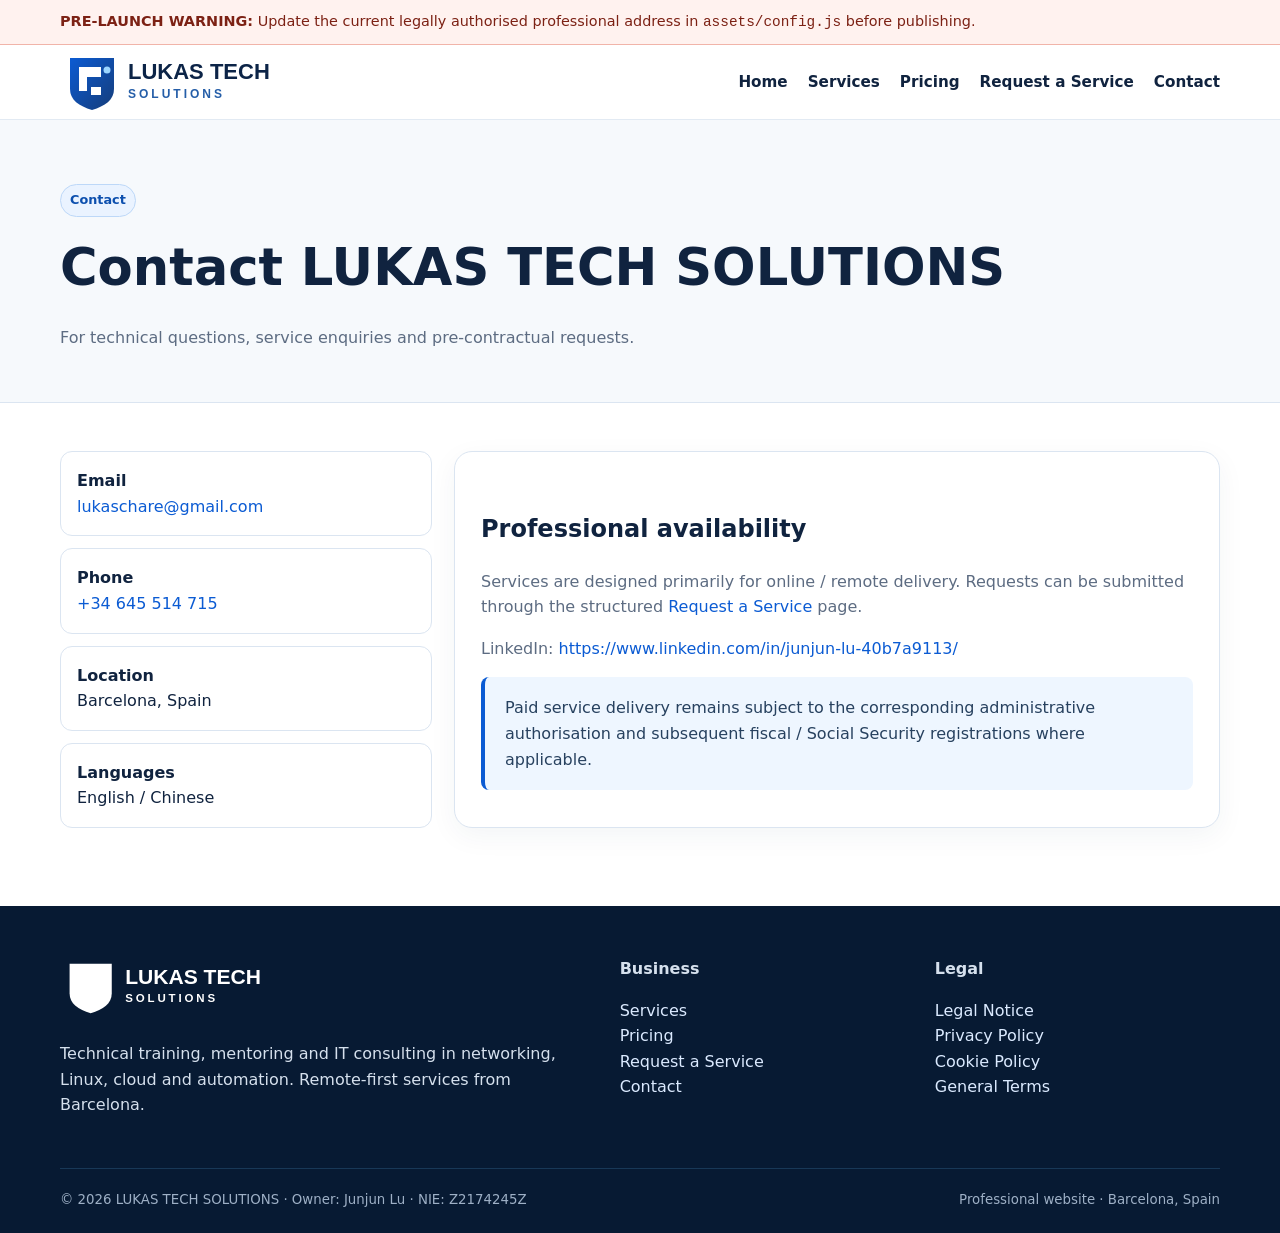
==== contact.html @ c0e07ff3 "Add files via upload" ====
<!doctype html><html lang="en"><head><meta charset="utf-8"><meta name="viewport" content="width=device-width,initial-scale=1"><meta name="description" content="Lukas Tech Solutions — technical training, professional mentoring and IT consulting in networking, Linux, cloud and automation."><title>Lukas Tech Solutions</title><link rel="icon" href="assets/logo.svg"><link rel="stylesheet" href="assets/styles.css"><script defer src="assets/config.js"></script><script defer src="assets/site.js"></script></head><body><div id="config-warning" class="top-warning"><div class="container"><strong>PRE-LAUNCH WARNING:</strong> Update the current legally authorised professional address in <code>assets/config.js</code> before publishing.</div></div><header class="site-header"><div class="container nav"><a class="brand" href="index.html"><img src="assets/logo.svg" alt="Lukas Tech Solutions"></a><button class="menu-btn" aria-label="Open menu">☰</button><nav class="nav-links"><a href="index.html">Home</a><a href="services.html">Services</a><a href="pricing.html">Pricing</a><a href="request-service.html">Request a Service</a><a href="contact.html" aria-current="page">Contact</a></nav></div></header><main><section class="page-hero"><div class="container"><span class="badge">Contact</span><h1>Contact LUKAS TECH SOLUTIONS</h1><p>For technical questions, service enquiries and pre-contractual requests.</p></div></section><section class="content"><div class="container"><div class="grid-3"><div class="contact-list"><div class="contact-item"><strong>Email</strong><br><a data-config="email"></a></div><div class="contact-item"><strong>Phone</strong><br><a data-config="phone"></a></div><div class="contact-item"><strong>Location</strong><br><span data-config="city"></span></div><div class="contact-item"><strong>Languages</strong><br>English / Chinese</div></div><div class="card" style="grid-column:span 2"><h2>Professional availability</h2><p>Services are designed primarily for online / remote delivery. Requests can be submitted through the structured <a href="request-service.html">Request a Service</a> page.</p><p>LinkedIn: <a data-config="linkedin" target="_blank" rel="noopener"></a></p><div class="notice">Paid service delivery remains subject to the corresponding administrative authorisation and subsequent fiscal / Social Security registrations where applicable.</div></div></div></div></section></main><footer class="site-footer"><div class="container"><div class="footer-grid"><div><img src="assets/logo.svg" alt="Lukas Tech Solutions" style="filter:brightness(0) invert(1);width:230px"><p>Technical training, mentoring and IT consulting in networking, Linux, cloud and automation. Remote-first services from Barcelona.</p></div><div><strong>Business</strong><p><a href="services.html">Services</a><br><a href="pricing.html">Pricing</a><br><a href="request-service.html">Request a Service</a><br><a href="contact.html">Contact</a></p></div><div><strong>Legal</strong><p><a href="legal-notice.html">Legal Notice</a><br><a href="privacy.html">Privacy Policy</a><br><a href="cookies.html">Cookie Policy</a><br><a href="terms.html">General Terms</a></p></div></div><div class="footer-bottom"><small>© <span data-year></span> LUKAS TECH SOLUTIONS · Owner: <span data-config="ownerName"></span> · NIE: <span data-config="nie"></span></small><small>Professional website · Barcelona, Spain</small></div></div></footer></body></html>
---- assets/styles.css ----
:root{--navy:#071a33;--blue:#0b5bd3;--blue2:#1d78ea;--ink:#10233f;--muted:#5d6c82;--line:#dbe5f1;--bg:#f6f9fc;--white:#fff;--ok:#0c7c59;--warn:#a13120;--shadow:0 18px 50px rgba(18,51,88,.10)}*{box-sizing:border-box}html{scroll-behavior:smooth}body{margin:0;font-family:Inter,ui-sans-serif,system-ui,-apple-system,BlinkMacSystemFont,"Segoe UI",sans-serif;color:var(--ink);background:var(--white);line-height:1.6}a{color:var(--blue);text-decoration:none}a:hover{text-decoration:underline}.container{width:min(1160px,92vw);margin:auto}.top-warning{display:none;background:#fff2ef;color:#7c2114;border-bottom:1px solid #f1b4a9;padding:10px 0;font-size:.9rem}.top-warning.show{display:block}.site-header{position:sticky;top:0;z-index:20;background:rgba(255,255,255,.95);backdrop-filter:blur(12px);border-bottom:1px solid rgba(219,229,241,.8)}.nav{height:74px;display:flex;align-items:center;justify-content:space-between;gap:24px}.brand img{width:240px;max-width:56vw;display:block}.nav-links{display:flex;align-items:center;gap:20px;font-size:.95rem;font-weight:700}.nav-links a{color:var(--ink)}.nav-links .btn{color:white}.menu-btn{display:none;border:0;background:none;font-size:1.5rem}.btn{display:inline-flex;align-items:center;justify-content:center;gap:8px;padding:12px 18px;border-radius:10px;background:var(--blue);color:#fff;font-weight:800;border:1px solid var(--blue);cursor:pointer;text-decoration:none}.btn:hover{background:#0848a8;text-decoration:none}.btn.secondary{background:#fff;color:var(--blue);border-color:#aac7ed}.hero{background:linear-gradient(135deg,#f7fbff 0%,#edf5ff 50%,#fff 100%);padding:88px 0 72px;overflow:hidden}.hero-grid{display:grid;grid-template-columns:1.15fr .85fr;align-items:center;gap:52px}.eyebrow{font-weight:800;color:var(--blue);text-transform:uppercase;letter-spacing:.13em;font-size:.8rem}.hero h1{font-size:clamp(2.5rem,5.2vw,4.5rem);line-height:1.04;margin:.35em 0 .3em;letter-spacing:-.04em}.hero p.lead{font-size:1.22rem;color:#41536d;max-width:760px}.actions{display:flex;gap:12px;flex-wrap:wrap;margin-top:26px}.trust-row{display:flex;flex-wrap:wrap;gap:18px;margin-top:30px;color:#40516a;font-size:.92rem}.trust-row span{display:flex;align-items:center;gap:7px}.hero-art{min-height:390px;position:relative}.orb{position:absolute;inset:4% 4% 4% 4%;border-radius:50%;background:radial-gradient(circle at 35% 30%,#fff 0 8%,#a8d1ff 9% 19%,#4b98ef 20% 31%,#133f78 32% 33%,transparent 34%),radial-gradient(circle at 58% 55%,rgba(11,91,211,.35),rgba(11,91,211,.05) 50%,transparent 70%);filter:drop-shadow(0 24px 35px rgba(20,78,145,.2))}.network{position:absolute;inset:8%;border:1px solid #c9def8;border-radius:28px;background:linear-gradient(145deg,rgba(255,255,255,.96),rgba(238,246,255,.88));box-shadow:var(--shadow);padding:28px}.network h3{margin:0 0 14px;font-size:1.1rem}.network .dashboard{display:grid;grid-template-columns:repeat(2,1fr);gap:12px}.metric{background:white;border:1px solid var(--line);padding:16px;border-radius:14px}.metric strong{font-size:1.35rem;display:block}.metric small{color:var(--muted)}.section{padding:78px 0}.section.alt{background:var(--bg)}.section-head{max-width:760px;margin-bottom:34px}.section h2{font-size:clamp(1.9rem,3vw,2.8rem);line-height:1.15;margin:.25em 0}.section-head p{color:var(--muted);font-size:1.05rem}.grid-3{display:grid;grid-template-columns:repeat(3,1fr);gap:22px}.card{background:white;border:1px solid var(--line);border-radius:18px;padding:26px;box-shadow:0 8px 28px rgba(18,51,88,.05)}.card h3{margin:8px 0}.card p{color:var(--muted)}.icon{width:46px;height:46px;border-radius:12px;display:grid;place-items:center;background:#eaf3ff;color:var(--blue);font-weight:900;font-size:1.25rem}.checklist{padding:0;margin:14px 0 0;list-style:none}.checklist li{margin:7px 0;padding-left:22px;position:relative}.checklist li:before{content:"✓";position:absolute;left:0;color:var(--ok);font-weight:900}.pricing{display:grid;grid-template-columns:repeat(4,1fr);gap:18px}.price-card{border:1px solid var(--line);border-radius:18px;padding:24px;background:#fff}.price{font-size:2rem;font-weight:900;color:var(--navy)}.price small{font-size:.85rem;color:var(--muted)}.notice{border-left:4px solid var(--blue);background:#eef6ff;padding:18px 20px;border-radius:8px;color:#27415f}.process{display:grid;grid-template-columns:repeat(4,1fr);gap:16px}.step{padding:20px;border:1px solid var(--line);border-radius:16px;background:#fff}.step b{display:inline-grid;width:32px;height:32px;border-radius:50%;place-items:center;background:var(--blue);color:#fff;margin-bottom:10px}.cta{background:linear-gradient(135deg,#071a33,#0b4b96);color:#fff;border-radius:24px;padding:48px}.cta p{color:#c9dbef}.cta .btn.secondary{background:transparent;color:white;border-color:#7da6d3}.page-hero{padding:64px 0 36px;background:#f6f9fc;border-bottom:1px solid var(--line)}.page-hero h1{font-size:clamp(2.2rem,4vw,3.5rem);margin:.2em 0}.page-hero p{max-width:850px;color:var(--muted)}.content{padding:48px 0 78px}.content h2{margin-top:2rem}.legal{max-width:880px}.legal h2{font-size:1.35rem}.legal p,.legal li{color:#34465d}.form-card{max-width:820px;background:#fff;border:1px solid var(--line);border-radius:20px;padding:30px;box-shadow:var(--shadow)}.form-grid{display:grid;grid-template-columns:1fr 1fr;gap:18px}.field{display:flex;flex-direction:column;gap:7px}.field.full{grid-column:1/-1}.field label{font-weight:800}.field input,.field select,.field textarea{font:inherit;border:1px solid #b9c7d8;border-radius:10px;padding:12px 13px;background:#fff}.field textarea{min-height:150px;resize:vertical}.consent{display:flex;gap:10px;align-items:flex-start;margin:12px 0}.consent input{margin-top:5px;transform:scale(1.15)}.form-status{margin-top:14px;font-weight:700}.site-footer{background:#071a33;color:#d5e0ed;padding:50px 0 24px}.footer-grid{display:grid;grid-template-columns:1.3fr .7fr .7fr;gap:30px}.site-footer a{color:#dbeaff}.site-footer small{color:#9eb0c6}.footer-bottom{border-top:1px solid #183857;margin-top:34px;padding-top:20px;display:flex;justify-content:space-between;gap:20px;flex-wrap:wrap}.badge{display:inline-block;background:#eaf3ff;color:#0c4fae;border:1px solid #bdd8f8;padding:5px 9px;border-radius:999px;font-weight:800;font-size:.8rem}.table-wrap{overflow:auto}.terms-table{width:100%;border-collapse:collapse}.terms-table th,.terms-table td{padding:12px;border-bottom:1px solid var(--line);text-align:left}.terms-table th{width:220px;color:#40516a}.contact-list{display:grid;gap:12px}.contact-item{padding:16px;border:1px solid var(--line);border-radius:12px;background:#fff}.muted{color:var(--muted)}@media(max-width:920px){.nav-links{display:none;position:absolute;top:74px;left:0;right:0;background:white;padding:20px 4vw;border-bottom:1px solid var(--line);flex-direction:column;align-items:flex-start}.nav-links.open{display:flex}.menu-btn{display:block}.hero-grid,.grid-3,.pricing,.process,.footer-grid{grid-template-columns:1fr 1fr}.hero-art{min-height:330px}}@media(max-width:620px){.hero{padding-top:58px}.hero-grid,.grid-3,.pricing,.process,.footer-grid,.form-grid{grid-template-columns:1fr}.field.full{grid-column:auto}.network{inset:2%;padding:18px}.hero-art{min-height:310px}.cta{padding:30px}.brand img{width:210px}}
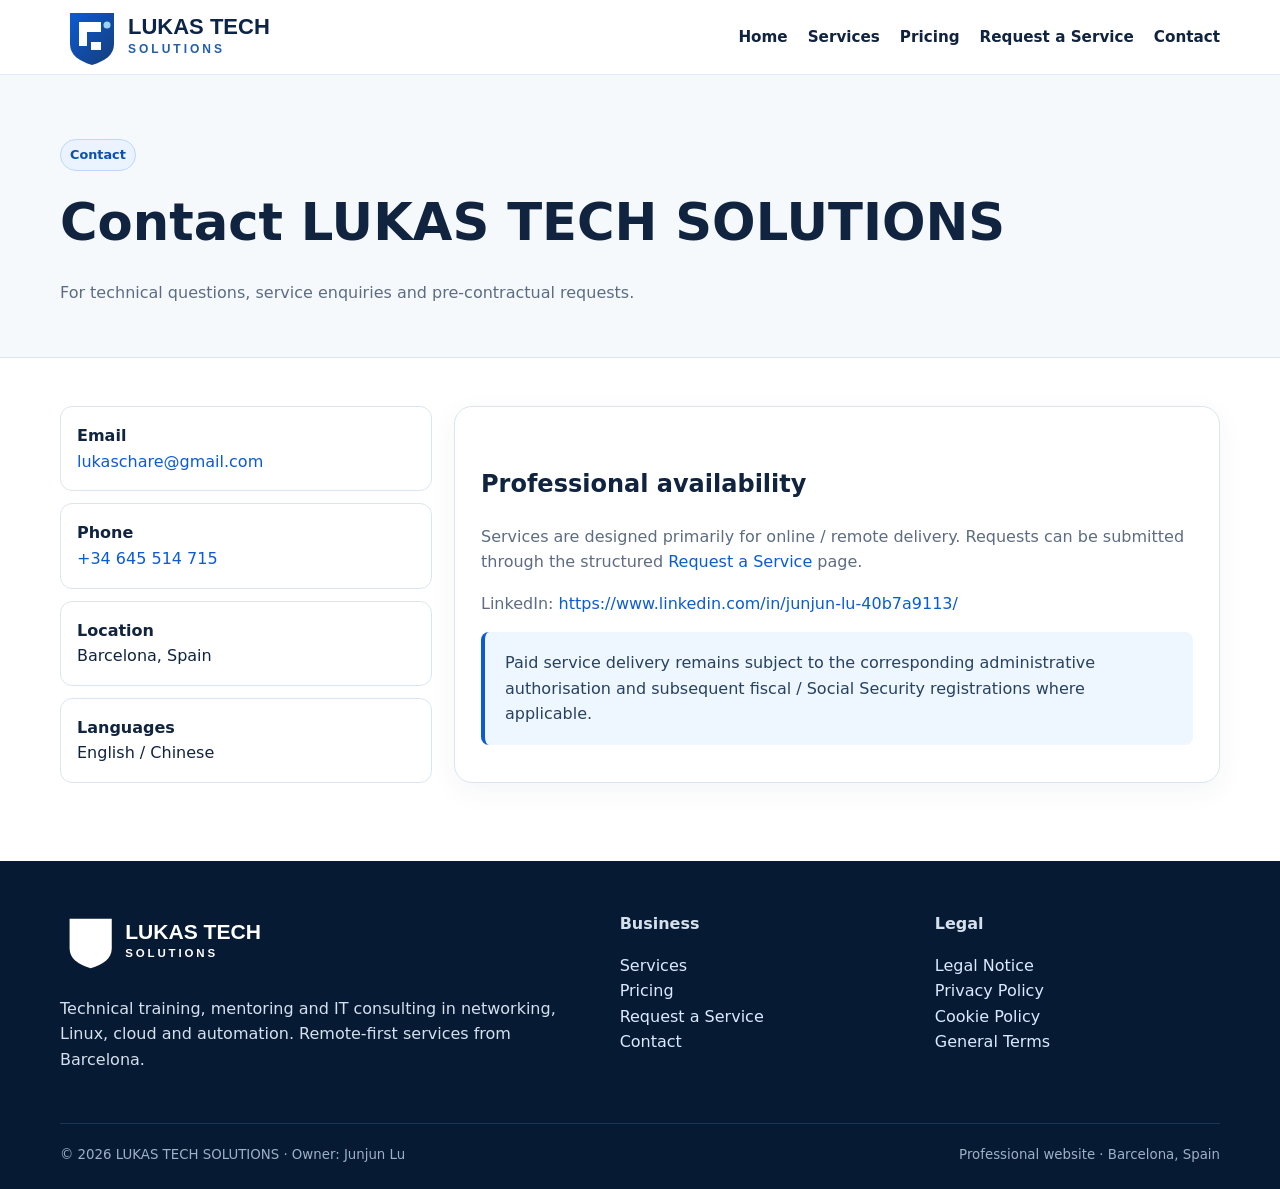
==== commit 9e8ed00e: "Fix HTML structure and ensure proper formatting" ====
--- a/contact.html
+++ b/contact.html
@@ -1 +1 @@
-<!doctype html><html lang="en"><head><meta charset="utf-8"><meta name="viewport" content="width=device-width,initial-scale=1"><meta name="description" content="Lukas Tech Solutions — technical training, professional mentoring and IT consulting in networking, Linux, cloud and automation."><title>Lukas Tech Solutions</title><link rel="icon" href="assets/logo.svg"><link rel="stylesheet" href="assets/styles.css"><script defer src="assets/config.js"></script><script defer src="assets/site.js"></script></head><body><div id="config-warning" class="top-warning"><div class="container"><strong>PRE-LAUNCH WARNING:</strong> Update the current legally authorised professional address in <code>assets/config.js</code> before publishing.</div></div><header class="site-header"><div class="container nav"><a class="brand" href="index.html"><img src="assets/logo.svg" alt="Lukas Tech Solutions"></a><button class="menu-btn" aria-label="Open menu">☰</button><nav class="nav-links"><a href="index.html">Home</a><a href="services.html">Services</a><a href="pricing.html">Pricing</a><a href="request-service.html">Request a Service</a><a href="contact.html" aria-current="page">Contact</a></nav></div></header><main><section class="page-hero"><div class="container"><span class="badge">Contact</span><h1>Contact LUKAS TECH SOLUTIONS</h1><p>For technical questions, service enquiries and pre-contractual requests.</p></div></section><section class="content"><div class="container"><div class="grid-3"><div class="contact-list"><div class="contact-item"><strong>Email</strong><br><a data-config="email"></a></div><div class="contact-item"><strong>Phone</strong><br><a data-config="phone"></a></div><div class="contact-item"><strong>Location</strong><br><span data-config="city"></span></div><div class="contact-item"><strong>Languages</strong><br>English / Chinese</div></div><div class="card" style="grid-column:span 2"><h2>Professional availability</h2><p>Services are designed primarily for online / remote delivery. Requests can be submitted through the structured <a href="request-service.html">Request a Service</a> page.</p><p>LinkedIn: <a data-config="linkedin" target="_blank" rel="noopener"></a></p><div class="notice">Paid service delivery remains subject to the corresponding administrative authorisation and subsequent fiscal / Social Security registrations where applicable.</div></div></div></div></section></main><footer class="site-footer"><div class="container"><div class="footer-grid"><div><img src="assets/logo.svg" alt="Lukas Tech Solutions" style="filter:brightness(0) invert(1);width:230px"><p>Technical training, mentoring and IT consulting in networking, Linux, cloud and automation. Remote-first services from Barcelona.</p></div><div><strong>Business</strong><p><a href="services.html">Services</a><br><a href="pricing.html">Pricing</a><br><a href="request-service.html">Request a Service</a><br><a href="contact.html">Contact</a></p></div><div><strong>Legal</strong><p><a href="legal-notice.html">Legal Notice</a><br><a href="privacy.html">Privacy Policy</a><br><a href="cookies.html">Cookie Policy</a><br><a href="terms.html">General Terms</a></p></div></div><div class="footer-bottom"><small>© <span data-year></span> LUKAS TECH SOLUTIONS · Owner: <span data-config="ownerName"></span> · NIE: <span data-config="nie"></span></small><small>Professional website · Barcelona, Spain</small></div></div></footer></body></html>+<!doctype html><html lang="en"><head><meta charset="utf-8"><meta name="viewport" content="width=device-width,initial-scale=1"><meta name="description" content="Lukas Tech Solutions — technical training, professional mentoring and IT consulting in networking, Linux, cloud and automation."><title>Lukas Tech Solutions</title><link rel="icon" href="assets/logo.svg"><link rel="stylesheet" href="assets/styles.css"><script defer src="assets/config.js"></script><script defer src="assets/site.js"></script></head><body><div id="config-warning" class="top-warning"><div class="container"><strong>PRE-LAUNCH WARNING:</strong> Update the current legally authorised professional address in <code>assets/config.js</code> before publishing.</div></div><header class="site-header"><div class="container nav"><a class="brand" href="index.html"><img src="assets/logo.svg" alt="Lukas Tech Solutions"></a><button class="menu-btn" aria-label="Open menu">☰</button><nav class="nav-links"><a href="index.html">Home</a><a href="services.html">Services</a><a href="pricing.html">Pricing</a><a href="request-service.html">Request a Service</a><a href="contact.html" aria-current="page">Contact</a></nav></div></header><main><section class="page-hero"><div class="container"><span class="badge">Contact</span><h1>Contact LUKAS TECH SOLUTIONS</h1><p>For technical questions, service enquiries and pre-contractual requests.</p></div></section><section class="content"><div class="container"><div class="grid-3"><div class="contact-list"><div class="contact-item"><strong>Email</strong><br><a data-config="email"></a></div><div class="contact-item"><strong>Phone</strong><br><a data-config="phone"></a></div><div class="contact-item"><strong>Location</strong><br><span data-config="city"></span></div><div class="contact-item"><strong>Languages</strong><br>English / Chinese</div></div><div class="card" style="grid-column:span 2"><h2>Professional availability</h2><p>Services are designed primarily for online / remote delivery. Requests can be submitted through the structured <a href="request-service.html">Request a Service</a> page.</p><p>LinkedIn: <a data-config="linkedin" target="_blank" rel="noopener"></a></p><div class="notice">Paid service delivery remains subject to the corresponding administrative authorisation and subsequent fiscal / Social Security registrations where applicable.</div></div></div></div></section></main><footer class="site-footer"><div class="container"><div class="footer-grid"><div><img src="assets/logo.svg" alt="Lukas Tech Solutions" style="filter:brightness(0) invert(1);width:230px"><p>Technical training, mentoring and IT consulting in networking, Linux, cloud and automation. Remote-first services from Barcelona.</p></div><div><strong>Business</strong><p><a href="services.html">Services</a><br><a href="pricing.html">Pricing</a><br><a href="request-service.html">Request a Service</a><br><a href="contact.html">Contact</a></p></div><div><strong>Legal</strong><p><a href="legal-notice.html">Legal Notice</a><br><a href="privacy.html">Privacy Policy</a><br><a href="cookies.html">Cookie Policy</a><br><a href="terms.html">General Terms</a></p></div></div><div class="footer-bottom"><small>© <span data-year></span> LUKAS TECH SOLUTIONS · Owner: <span data-config="ownerName"></span> </small><small>Professional website · Barcelona, Spain</small></div></div></footer></body></html>
